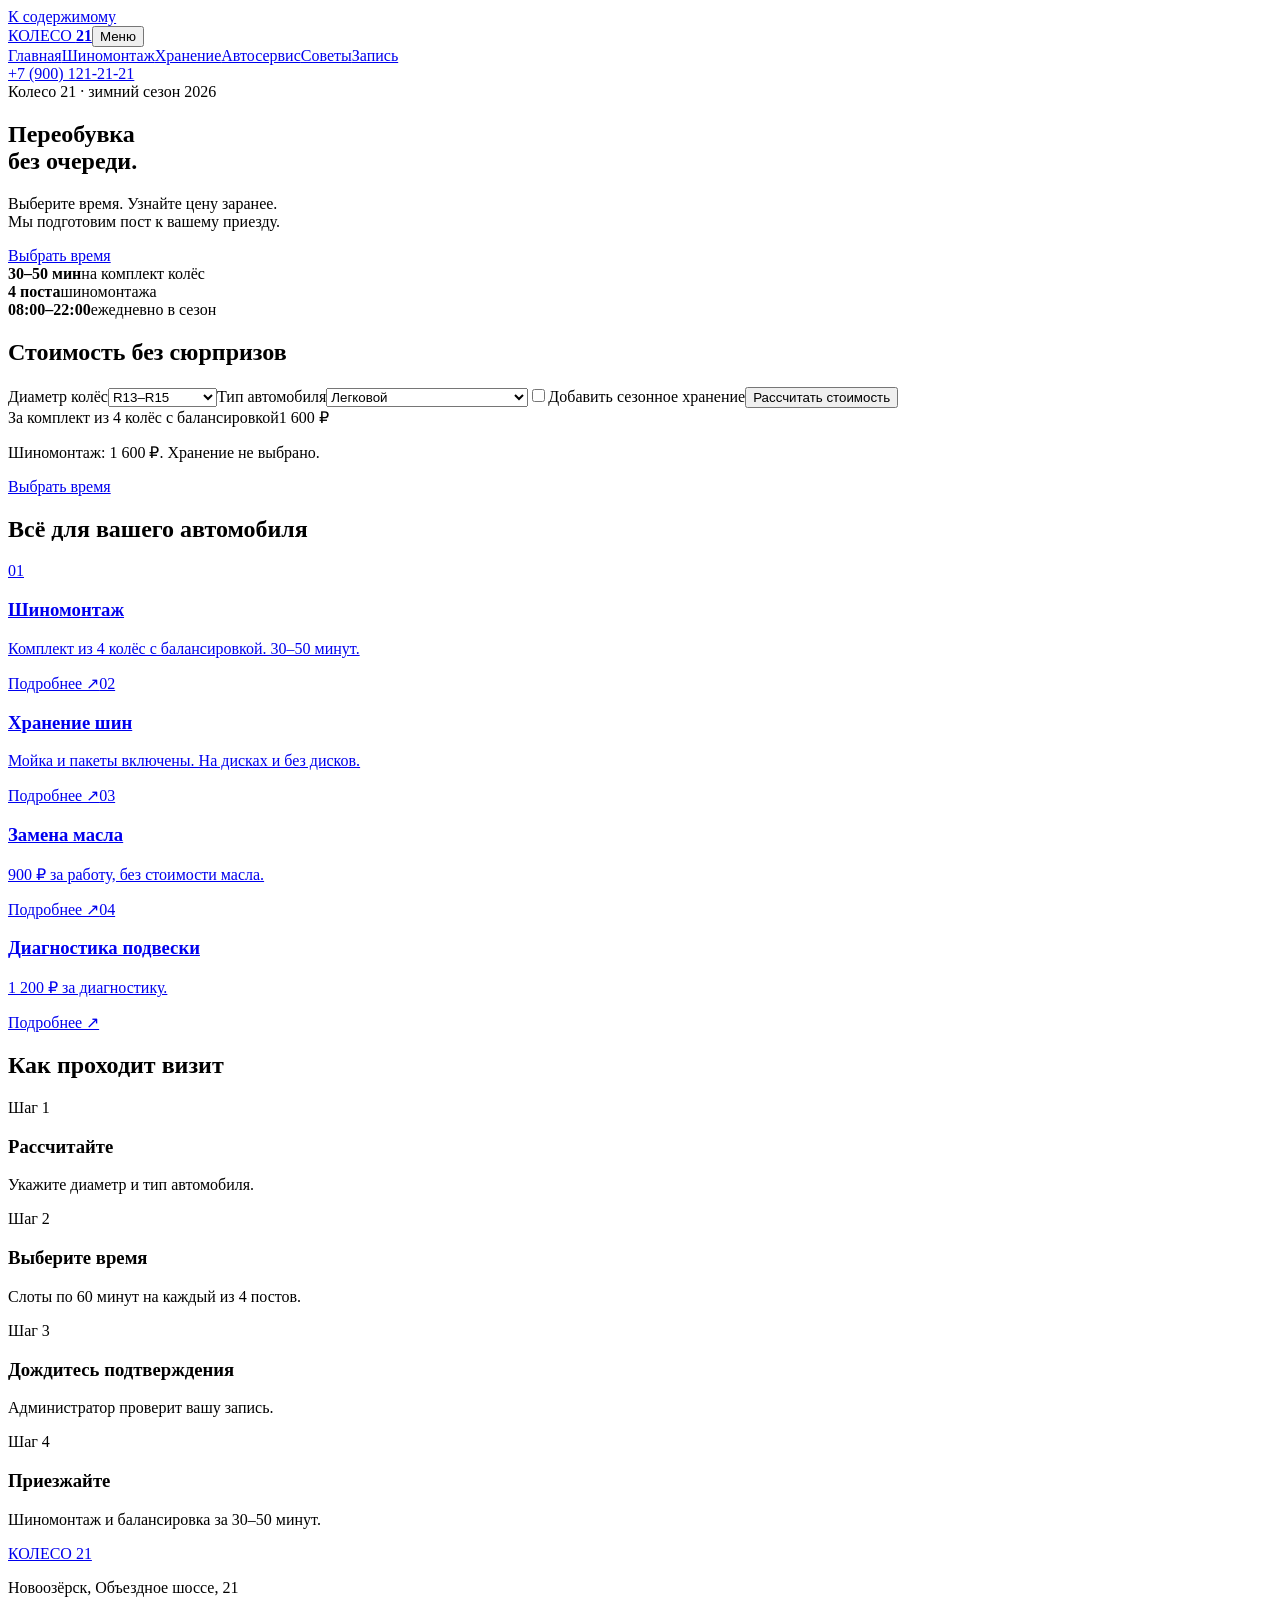
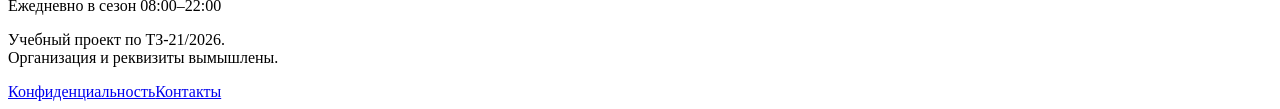
==== index.html @ 34a224df "feat: initial AI-generated homepage before revisions" ====
<!doctype html><html lang="ru"><head><meta charset="utf-8"><meta name="viewport" content="width=device-width,initial-scale=1"><title>Шиномонтаж и запись на время — Колесо 21</title><meta name="description" content="Рассчитайте стоимость переобувки и выберите время в Колесо 21. Новоозёрск, Объездное шоссе, 21."><meta property="og:title" content="Шиномонтаж и запись на время — Колесо 21"><meta property="og:description" content="Рассчитайте стоимость переобувки и выберите время в Колесо 21. Новоозёрск, Объездное шоссе, 21."><meta property="og:image" content="https://lastuser55556.github.io/kursovaya_rabota/img/og.jpg"><meta property="og:type" content="website"><link rel="icon" href="img/favicon.svg"><link rel="stylesheet" href="css/style.css"><script src="js/config.js"></script><script src="js/analytics.js"></script><script src="js/main.js" defer></script></head><body><a class="skip" href="#main">К содержимому</a><header><div class="wrap"><a class="brand" href="index.html">КОЛЕСО <b>21</b></a><button class="menu-toggle" aria-expanded="false" aria-controls="main-nav">Меню</button><nav id="main-nav" aria-label="Основная навигация"><a href="index.html" aria-current="page">Главная</a><a href="tires.html" >Шиномонтаж</a><a href="storage.html" >Хранение</a><a href="services.html" >Автосервис</a><a href="winter-tips.html" >Советы</a><a href="contacts.html" >Запись</a></nav><a class="phone" href="tel:+79001212121" data-event="contact_click" data-contact-type="phone">+7 (900) 121-21-21</a></div></header><main id="main"><section class="hero"><div class="wrap"><div class="hero-grid"><div><span class="eyebrow">Колесо 21 · зимний сезон 2026</span><h1>Переобувка<br>без очереди.</h1><p>Выберите время. Узнайте цену заранее.<br>Мы подготовим пост к вашему приезду.</p><a class="button" href="contacts.html" data-event="cta_click" data-button-name="hero_booking" data-page-section="hero">Выбрать время</a></div><div class="wheel" aria-hidden="true"></div></div><div class="facts"><div><strong>30–50 мин</strong>на комплект колёс</div><div><strong>4 поста</strong>шиномонтажа</div><div><strong>08:00–22:00</strong>ежедневно в сезон</div></div></div></section><section class="muted"><div class="wrap"><h2>Стоимость без сюрпризов</h2><div class="calc"><form class="controls" id="tire-calculator"><label>Диаметр колёс<select name="rim_size"><option value="r13_15">R13–R15</option><option value="r16_17">R16–R17</option><option value="r18_19">R18–R19</option><option value="r20_plus">R20 и больше</option></select></label><label>Тип автомобиля<select name="car_type"><option value="car">Легковой</option><option value="crossover">Кроссовер</option><option value="suv">Внедорожник / микроавтобус</option></select></label><label><input type="checkbox" name="storage">Добавить сезонное хранение</label><button type="submit">Рассчитать стоимость</button></form><div class="result"><span>За комплект из 4 колёс с балансировкой</span><output id="calc-total" class="price" aria-live="polite">1 600 ₽</output><p id="calc-breakdown">Шиномонтаж: 1 600 ₽. Хранение не выбрано.</p><a class="button" href="contacts.html" data-event="cta_click" data-button-name="calculator_booking" data-page-section="calculator">Выбрать время</a></div></div></div></section><section class=""><div class="wrap"><h2>Всё для вашего автомобиля</h2><div class="grid four"><a class="card" href="tires.html" data-event="service_view" data-service-name="tire_fitting"><span class="eyebrow">01</span><h3>Шиномонтаж</h3><p>Комплект из 4 колёс с балансировкой. 30–50 минут.</p><span>Подробнее ↗</span></a><a class="card" href="storage.html" data-event="service_view" data-service-name="tire_storage"><span class="eyebrow">02</span><h3>Хранение шин</h3><p>Мойка и пакеты включены. На дисках и без дисков.</p><span>Подробнее ↗</span></a><a class="card" href="services.html" data-event="service_view" data-service-name="oil_change"><span class="eyebrow">03</span><h3>Замена масла</h3><p>900 ₽ за работу, без стоимости масла.</p><span>Подробнее ↗</span></a><a class="card" href="services.html" data-event="service_view" data-service-name="suspension"><span class="eyebrow">04</span><h3>Диагностика подвески</h3><p>1 200 ₽ за диагностику.</p><span>Подробнее ↗</span></a></div></div></section><section class="muted"><div class="wrap"><h2>Как проходит визит</h2><div class="grid four"><div><span class="eyebrow">Шаг 1</span><h3>Рассчитайте</h3><p>Укажите диаметр и тип автомобиля.</p></div><div><span class="eyebrow">Шаг 2</span><h3>Выберите время</h3><p>Слоты по 60 минут на каждый из 4 постов.</p></div><div><span class="eyebrow">Шаг 3</span><h3>Дождитесь подтверждения</h3><p>Администратор проверит вашу запись.</p></div><div><span class="eyebrow">Шаг 4</span><h3>Приезжайте</h3><p>Шиномонтаж и балансировка за 30–50 минут.</p></div></div></div></section></main><footer><div class="wrap"><div><a class="brand" href="index.html">КОЛЕСО 21</a><p>Новоозёрск, Объездное шоссе, 21<br>Ежедневно в сезон 08:00–22:00</p></div><div><p>Учебный проект по ТЗ-21/2026.<br>Организация и реквизиты вымышлены.</p><a href="privacy.html">Конфиденциальность</a><a href="contacts.html">Контакты</a></div></div></footer></body></html>
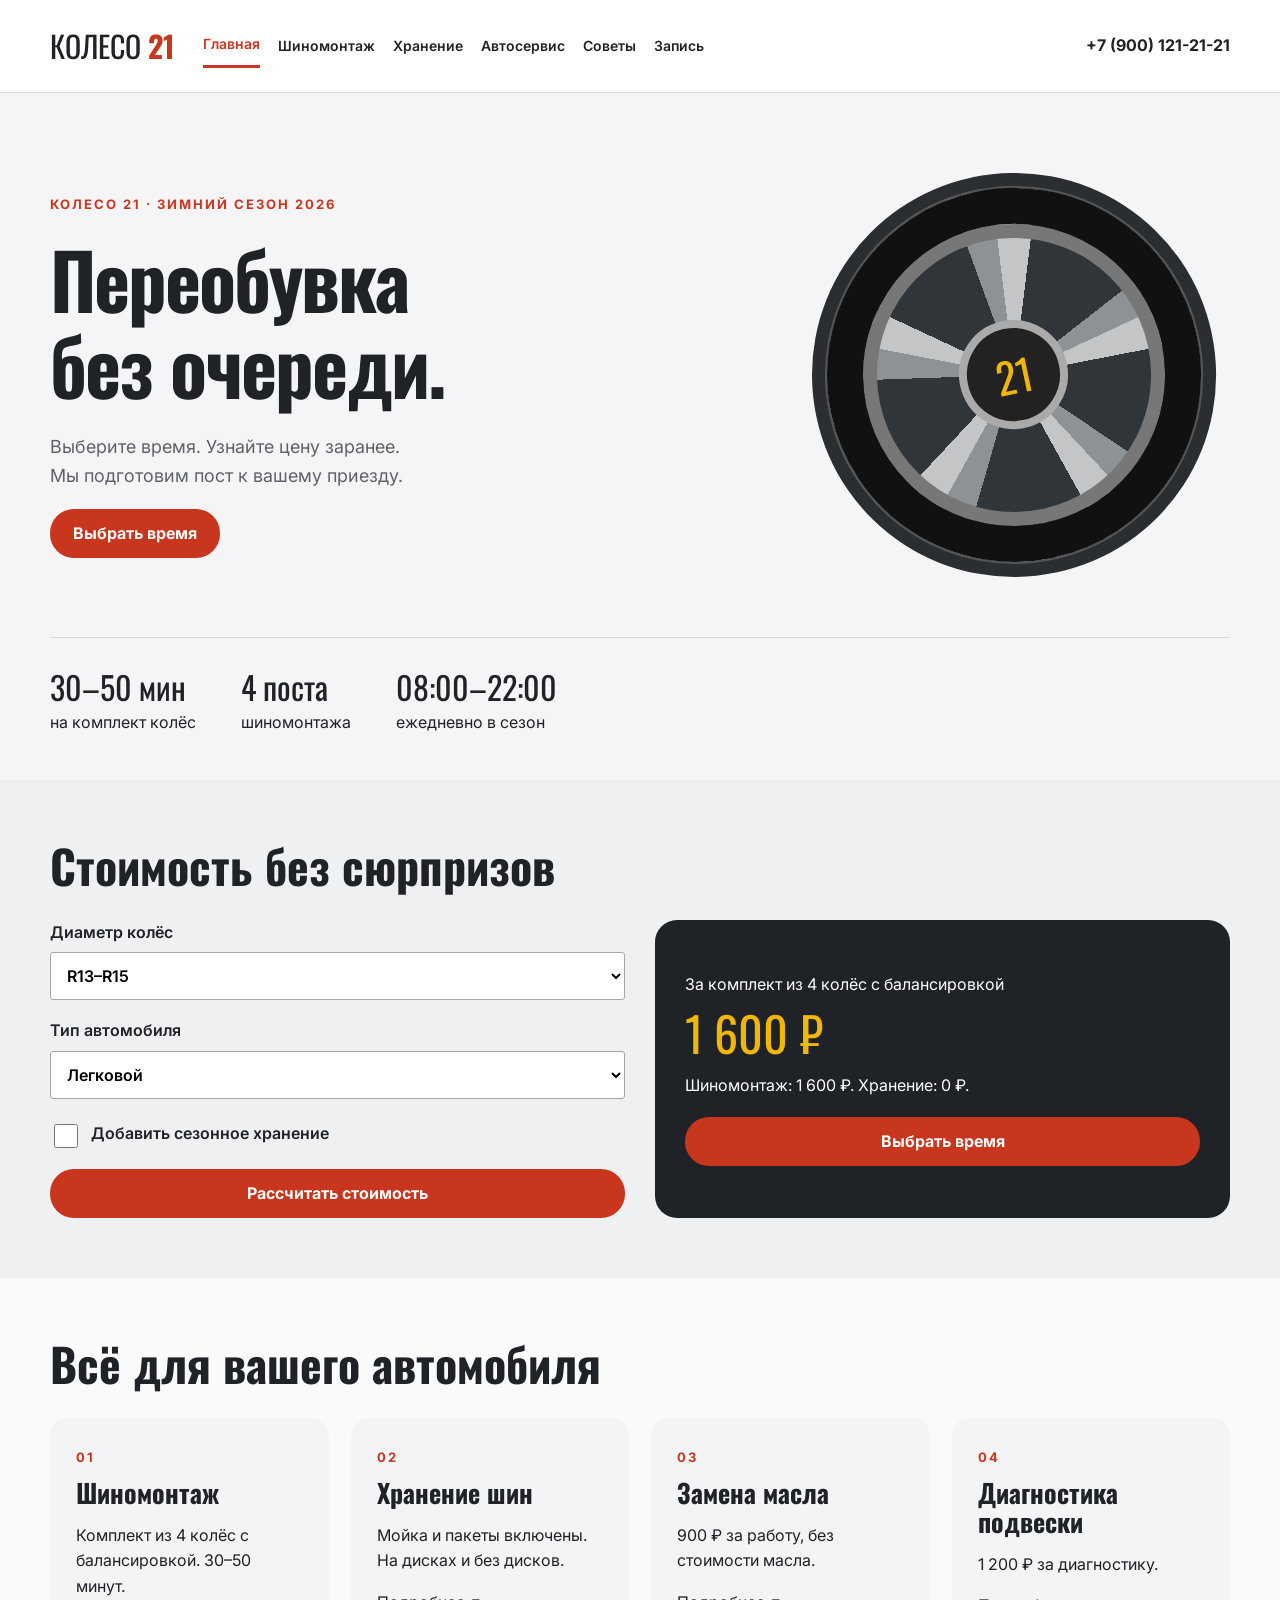
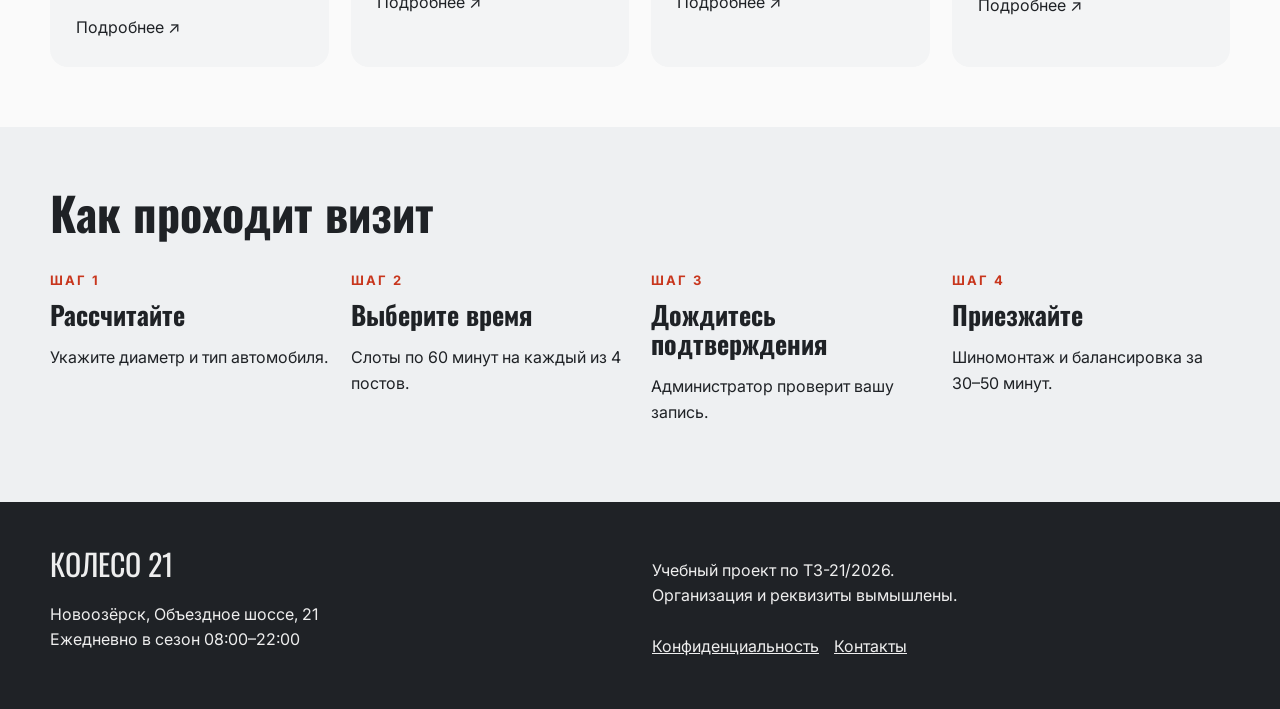
==== commit cd5d12da: "feat: connect dedicated GA4 stream and fix responsive and booking edge cases" ====
--- a/index.html
+++ b/index.html
@@ -1 +1 @@
-<!doctype html><html lang="ru"><head><meta charset="utf-8"><meta name="viewport" content="width=device-width,initial-scale=1"><title>Шиномонтаж и запись на время — Колесо 21</title><meta name="description" content="Рассчитайте стоимость переобувки и выберите время в Колесо 21. Новоозёрск, Объездное шоссе, 21."><meta property="og:title" content="Шиномонтаж и запись на время — Колесо 21"><meta property="og:description" content="Рассчитайте стоимость переобувки и выберите время в Колесо 21. Новоозёрск, Объездное шоссе, 21."><meta property="og:image" content="https://lastuser55556.github.io/kursovaya_rabota/img/og.jpg"><meta property="og:type" content="website"><link rel="icon" href="img/favicon.svg"><link rel="stylesheet" href="css/style.css"><script src="js/config.js"></script><script src="js/analytics.js"></script><script src="js/main.js" defer></script></head><body><a class="skip" href="#main">К содержимому</a><header><div class="wrap"><a class="brand" href="index.html">КОЛЕСО <b>21</b></a><button class="menu-toggle" aria-expanded="false" aria-controls="main-nav">Меню</button><nav id="main-nav" aria-label="Основная навигация"><a href="index.html" aria-current="page">Главная</a><a href="tires.html" >Шиномонтаж</a><a href="storage.html" >Хранение</a><a href="services.html" >Автосервис</a><a href="winter-tips.html" >Советы</a><a href="contacts.html" >Запись</a></nav><a class="phone" href="tel:+79001212121" data-event="contact_click" data-contact-type="phone">+7 (900) 121-21-21</a></div></header><main id="main"><section class="hero"><div class="wrap"><div class="hero-grid"><div><span class="eyebrow">Колесо 21 · зимний сезон 2026</span><h1>Переобувка<br>без очереди.</h1><p>Выберите время. Узнайте цену заранее.<br>Мы подготовим пост к вашему приезду.</p><a class="button" href="contacts.html" data-event="cta_click" data-button-name="hero_booking" data-page-section="hero">Выбрать время</a></div><div class="wheel" aria-hidden="true"></div></div><div class="facts"><div><strong>30–50 мин</strong>на комплект колёс</div><div><strong>4 поста</strong>шиномонтажа</div><div><strong>08:00–22:00</strong>ежедневно в сезон</div></div></div></section><section class="muted"><div class="wrap"><h2>Стоимость без сюрпризов</h2><div class="calc"><form class="controls" id="tire-calculator"><label>Диаметр колёс<select name="rim_size"><option value="r13_15">R13–R15</option><option value="r16_17">R16–R17</option><option value="r18_19">R18–R19</option><option value="r20_plus">R20 и больше</option></select></label><label>Тип автомобиля<select name="car_type"><option value="car">Легковой</option><option value="crossover">Кроссовер</option><option value="suv">Внедорожник / микроавтобус</option></select></label><label><input type="checkbox" name="storage">Добавить сезонное хранение</label><button type="submit">Рассчитать стоимость</button></form><div class="result"><span>За комплект из 4 колёс с балансировкой</span><output id="calc-total" class="price" aria-live="polite">1 600 ₽</output><p id="calc-breakdown">Шиномонтаж: 1 600 ₽. Хранение не выбрано.</p><a class="button" href="contacts.html" data-event="cta_click" data-button-name="calculator_booking" data-page-section="calculator">Выбрать время</a></div></div></div></section><section class=""><div class="wrap"><h2>Всё для вашего автомобиля</h2><div class="grid four"><a class="card" href="tires.html" data-event="service_view" data-service-name="tire_fitting"><span class="eyebrow">01</span><h3>Шиномонтаж</h3><p>Комплект из 4 колёс с балансировкой. 30–50 минут.</p><span>Подробнее ↗</span></a><a class="card" href="storage.html" data-event="service_view" data-service-name="tire_storage"><span class="eyebrow">02</span><h3>Хранение шин</h3><p>Мойка и пакеты включены. На дисках и без дисков.</p><span>Подробнее ↗</span></a><a class="card" href="services.html" data-event="service_view" data-service-name="oil_change"><span class="eyebrow">03</span><h3>Замена масла</h3><p>900 ₽ за работу, без стоимости масла.</p><span>Подробнее ↗</span></a><a class="card" href="services.html" data-event="service_view" data-service-name="suspension"><span class="eyebrow">04</span><h3>Диагностика подвески</h3><p>1 200 ₽ за диагностику.</p><span>Подробнее ↗</span></a></div></div></section><section class="muted"><div class="wrap"><h2>Как проходит визит</h2><div class="grid four"><div><span class="eyebrow">Шаг 1</span><h3>Рассчитайте</h3><p>Укажите диаметр и тип автомобиля.</p></div><div><span class="eyebrow">Шаг 2</span><h3>Выберите время</h3><p>Слоты по 60 минут на каждый из 4 постов.</p></div><div><span class="eyebrow">Шаг 3</span><h3>Дождитесь подтверждения</h3><p>Администратор проверит вашу запись.</p></div><div><span class="eyebrow">Шаг 4</span><h3>Приезжайте</h3><p>Шиномонтаж и балансировка за 30–50 минут.</p></div></div></div></section></main><footer><div class="wrap"><div><a class="brand" href="index.html">КОЛЕСО 21</a><p>Новоозёрск, Объездное шоссе, 21<br>Ежедневно в сезон 08:00–22:00</p></div><div><p>Учебный проект по ТЗ-21/2026.<br>Организация и реквизиты вымышлены.</p><a href="privacy.html">Конфиденциальность</a><a href="contacts.html">Контакты</a></div></div></footer></body></html>+<!doctype html><html lang="ru"><head><meta charset="utf-8"><meta name="viewport" content="width=device-width,initial-scale=1"><title>Шиномонтаж и запись на время — Колесо 21</title><meta name="description" content="Рассчитайте стоимость переобувки и выберите время в Колесо 21. Новоозёрск, Объездное шоссе, 21."><meta property="og:title" content="Шиномонтаж и запись на время — Колесо 21"><meta property="og:description" content="Рассчитайте стоимость переобувки и выберите время в Колесо 21. Новоозёрск, Объездное шоссе, 21."><meta property="og:image" content="https://lastuser55556.github.io/kursovaya_rabota/img/og.jpg"><meta property="og:type" content="website"><link rel="icon" href="img/favicon.svg"><link rel="stylesheet" href="css/style.css"><script async data-ga4 src="https://www.googletagmanager.com/gtag/js?id=G-YEMK5T27NW"></script><script src="js/config.js"></script><script src="js/analytics.js"></script><script src="js/main.js" defer></script></head><body><a class="skip" href="#main">К содержимому</a><header><div class="wrap"><a class="brand" href="index.html">КОЛЕСО <b>21</b></a><button class="menu-toggle" aria-expanded="false" aria-controls="main-nav">Меню</button><nav id="main-nav" aria-label="Основная навигация"><a href="index.html" aria-current="page">Главная</a><a href="tires.html" >Шиномонтаж</a><a href="storage.html" >Хранение</a><a href="services.html" >Автосервис</a><a href="winter-tips.html" >Советы</a><a href="contacts.html" >Запись</a></nav><a class="phone" href="tel:+79001212121" data-event="contact_click" data-contact-type="phone">+7 (900) 121-21-21</a></div></header><main id="main"><section class="hero"><div class="wrap"><div class="hero-grid"><div><span class="eyebrow">Колесо 21 · зимний сезон 2026</span><h1>Переобувка<br>без очереди.</h1><p>Выберите время. Узнайте цену заранее.<br>Мы подготовим пост к вашему приезду.</p><a class="button" href="contacts.html" data-event="cta_click" data-button-name="hero_booking" data-page-section="hero">Выбрать время</a></div><div class="wheel" aria-hidden="true"></div></div><div class="facts"><div><strong>30–50 мин</strong>на комплект колёс</div><div><strong>4 поста</strong>шиномонтажа</div><div><strong>08:00–22:00</strong>ежедневно в сезон</div></div></div></section><section class="muted"><div class="wrap"><h2>Стоимость без сюрпризов</h2><div class="calc"><form class="controls" id="tire-calculator"><label>Диаметр колёс<select name="rim_size"><option value="r13_15">R13–R15</option><option value="r16_17">R16–R17</option><option value="r18_19">R18–R19</option><option value="r20_plus">R20 и больше</option></select></label><label>Тип автомобиля<select name="car_type"><option value="car">Легковой</option><option value="crossover">Кроссовер</option><option value="suv">Внедорожник / микроавтобус</option></select></label><label><input type="checkbox" name="storage">Добавить сезонное хранение</label><button type="submit">Рассчитать стоимость</button></form><div class="result"><span>За комплект из 4 колёс с балансировкой</span><output id="calc-total" class="price" aria-live="polite">1 600 ₽</output><p id="calc-breakdown">Шиномонтаж: 1 600 ₽. Хранение не выбрано.</p><a class="button" href="contacts.html" data-event="cta_click" data-button-name="calculator_booking" data-page-section="calculator">Выбрать время</a></div></div></div></section><section class=""><div class="wrap"><h2>Всё для вашего автомобиля</h2><div class="grid four"><a class="card" href="tires.html" data-event="service_view" data-service-name="tire_fitting"><span class="eyebrow">01</span><h3>Шиномонтаж</h3><p>Комплект из 4 колёс с балансировкой. 30–50 минут.</p><span>Подробнее ↗</span></a><a class="card" href="storage.html" data-event="service_view" data-service-name="tire_storage"><span class="eyebrow">02</span><h3>Хранение шин</h3><p>Мойка и пакеты включены. На дисках и без дисков.</p><span>Подробнее ↗</span></a><a class="card" href="services.html" data-event="service_view" data-service-name="oil_change"><span class="eyebrow">03</span><h3>Замена масла</h3><p>900 ₽ за работу, без стоимости масла.</p><span>Подробнее ↗</span></a><a class="card" href="services.html" data-event="service_view" data-service-name="suspension"><span class="eyebrow">04</span><h3>Диагностика подвески</h3><p>1 200 ₽ за диагностику.</p><span>Подробнее ↗</span></a></div></div></section><section class="muted"><div class="wrap"><h2>Как проходит визит</h2><div class="grid four"><div><span class="eyebrow">Шаг 1</span><h3>Рассчитайте</h3><p>Укажите диаметр и тип автомобиля.</p></div><div><span class="eyebrow">Шаг 2</span><h3>Выберите время</h3><p>Слоты по 60 минут на каждый из 4 постов.</p></div><div><span class="eyebrow">Шаг 3</span><h3>Дождитесь подтверждения</h3><p>Администратор проверит вашу запись.</p></div><div><span class="eyebrow">Шаг 4</span><h3>Приезжайте</h3><p>Шиномонтаж и балансировка за 30–50 минут.</p></div></div></div></section></main><footer><div class="wrap"><div><a class="brand" href="index.html">КОЛЕСО 21</a><p>Новоозёрск, Объездное шоссе, 21<br>Ежедневно в сезон 08:00–22:00</p></div><div><p>Учебный проект по ТЗ-21/2026.<br>Организация и реквизиты вымышлены.</p><a href="privacy.html">Конфиденциальность</a><a href="contacts.html">Контакты</a></div></div></footer></body></html>
--- a/css/style.css
+++ b/css/style.css
@@ -0,0 +1,7 @@
+@import url('https://fonts.googleapis.com/css2?family=Inter:wght@400;500;600;700&family=Oswald:wght@500;600;700&display=swap');
+:root{--red:#C8361D;--ink:#1F2226;--paper:#EEF0F2;--yellow:#F2B705}*{box-sizing:border-box}body{margin:0;font:16px/1.6 Inter,Arial,sans-serif;color:var(--ink);background:#fafafa}a{color:inherit}button,input,select{font:inherit}button,a.button{cursor:pointer}button,.button{display:inline-flex;align-items:center;justify-content:center;min-height:48px;padding:12px 23px;background:var(--red);color:white;border:0;text-decoration:none;font-weight:700;border-radius:3px}button:hover,.button:hover{background:#a82b16}button:disabled{opacity:.45;cursor:not-allowed}input,select{padding:12px;border:1px solid #a2a6aa;border-radius:3px;min-height:48px;max-width:100%;background:white}input[type=checkbox]{min-height:24px;width:24px;vertical-align:middle;accent-color:var(--red)}label{display:block;font-weight:600}label input,label select{display:block;width:100%;margin-top:7px}label:has(input[type=checkbox]){display:flex;align-items:center;gap:10px}label input[type=checkbox]{width:24px}h1,h2,h3,.brand{font-family:Oswald,Arial,sans-serif;line-height:1.12}h1{font-size:clamp(40px,6vw,80px);text-transform:uppercase;margin:18px 0 26px;max-width:850px}h2{font-size:clamp(30px,4vw,46px);margin:0 0 28px}h3{font-size:26px;margin:8px 0 15px}p{max-width:760px}.wrap{width:min(1180px,calc(100% - 40px));margin:auto}header{background:white;border-bottom:1px solid #ddd}header .wrap{display:flex;align-items:center;gap:28px;min-height:92px}.brand{font-size:30px;text-decoration:none;white-space:nowrap}.brand b{color:var(--red)}nav{display:flex;gap:18px;flex:1}nav a{display:flex;align-items:center;min-height:44px;font-size:14px;text-decoration:none;font-weight:600}nav a[aria-current]{color:var(--red);border-bottom:3px solid var(--red)}.phone{text-decoration:none;font-weight:700;white-space:nowrap}.menu-toggle{display:none}.hero{background:var(--ink);color:white;padding:65px 0 45px;overflow:hidden}.eyebrow{font-size:13px;font-weight:700;letter-spacing:2px;text-transform:uppercase;color:var(--red)}.hero .eyebrow{color:var(--yellow)}.hero-grid{display:grid;grid-template-columns:1.25fr .75fr;align-items:center;gap:24px}.hero p{color:#d2d5d9;font-size:18px}.wheel{aspect-ratio:1;border-radius:50%;border:36px solid #111;box-shadow:0 0 0 2px #555,0 0 0 15px #2b2e31,inset 0 0 0 14px #777;background:repeating-conic-gradient(from 5deg,#c3c5c7 0 14deg,#30353a 14deg 59deg,#8d9296 59deg 72deg);position:relative;transform:rotate(-12deg);margin:30px}.wheel:after{content:'21';position:absolute;inset:32%;display:grid;place-items:center;background:#222;border:8px solid #aaa;border-radius:50%;font:42px Oswald;color:var(--yellow)}.facts{display:flex;gap:45px;margin-top:45px;border-top:1px solid #515458;padding-top:25px}.facts strong{display:block;font:32px Oswald;color:var(--yellow)}section{padding:60px 0}.muted{background:var(--paper)}.grid{display:grid;grid-template-columns:repeat(3,1fr);gap:22px}.grid.four{grid-template-columns:repeat(4,1fr)}.card{padding:26px;background:white;border:1px solid #d6d9dc;text-decoration:none}.card .number{font:42px Oswald;color:var(--red)}.card a{min-height:44px;display:inline-flex;align-items:center}.calc{display:grid;grid-template-columns:1fr 1fr;gap:30px}.controls{display:grid;gap:18px}.result{background:var(--ink);color:white;padding:30px;display:flex;flex-direction:column;justify-content:center}.price{font:48px Oswald;color:var(--yellow)}.result p{margin:5px 0 18px}.lead{font-size:20px}.page-heading{padding:45px 0;background:var(--paper)}.page-heading h1{font-size:52px;margin:15px 0}table{width:100%;border-collapse:collapse;background:white}th,td{text-align:left;border-bottom:1px solid #ddd;padding:17px}th{background:var(--ink);color:white}details{padding:18px 0;border-bottom:1px solid #ccc}summary{cursor:pointer;min-height:44px;font-weight:700}footer{background:var(--ink);color:#eee;padding:40px 0}footer .wrap{display:grid;grid-template-columns:1fr 1fr;gap:24px}footer a{display:inline-flex;align-items:center;min-height:44px;margin-right:15px}.small{font-size:13px;color:#5e6267}.notice{border-left:4px solid var(--yellow);padding:15px 20px;background:#fff5d5}.error{color:#b32312;font-size:14px}.field-error{color:#b32312}.invalid,[aria-invalid=true]{border-color:#b32312}.form-grid{display:grid;grid-template-columns:1fr 1fr;gap:20px}.form-grid .wide{grid-column:1/-1}.slots,.dates{display:flex;gap:8px;flex-wrap:wrap}.slots button,.dates button{background:white;color:var(--ink);border:1px solid #888}.slots button[aria-pressed=true],.dates button[aria-pressed=true]{background:var(--red);color:white}.skip{position:absolute;top:-80px;background:white;padding:10px;z-index:3}.skip:focus{top:0}:focus-visible{outline:3px solid #d19100;outline-offset:4px}.map{padding:35px;background:var(--paper);border:1px solid #ccc}output{display:block}.socials{display:flex;flex-wrap:wrap;gap:8px}
+@media(max-width:1000px){header .wrap{flex-wrap:wrap;gap:12px;padding:15px 0}nav{order:3;width:100%;flex-wrap:wrap}.grid.four{grid-template-columns:repeat(2,1fr)}.hero-grid{grid-template-columns:1.4fr .6fr}.wheel{border-width:20px;margin:10px}.wheel:after{font-size:25px;border-width:4px}.phone{margin-left:auto}}
+@media(max-width:600px){.wrap{width:calc(100% - 32px)}.menu-toggle{display:block;padding:10px}.phone{font-size:13px}nav{display:none}nav.open{display:flex;flex-direction:column;gap:0}nav a{width:100%}.hero{padding:35px 0}.hero-grid,.calc,.grid,.grid.four,footer .wrap,.form-grid{grid-template-columns:1fr}.wheel{display:none}.facts{gap:20px;flex-wrap:wrap}.facts strong{font-size:26px}section{padding:36px 0}.page-heading h1{font-size:40px}.card{padding:22px}th,td{padding:12px 8px;font-size:14px}}
+/* Minimal typography and generous spacing requested by the user. */
+body{-webkit-font-smoothing:antialiased}.card{border-radius:18px;border:0;background:#f3f4f5}.button,button{border-radius:24px}.result,.map{border-radius:22px}.hero{background:#f5f5f7;color:var(--ink)}.hero p{color:#5e6267}.hero .eyebrow{color:var(--red)}.facts{border-color:#d7d7dc}.facts strong{color:var(--ink)}h1{letter-spacing:-2px}.hero h1{text-transform:none}.card:hover{background:#e9eaed}header{background:rgba(255,255,255,.96)}
+h1,h2,h3,p,a{overflow-wrap:anywhere}nav a,.brand{overflow-wrap:normal}label.consent{font-weight:400;align-items:flex-start}label.consent input{flex-shrink:0}.field-error{display:block}#booking-date{width:100%;margin-bottom:15px}
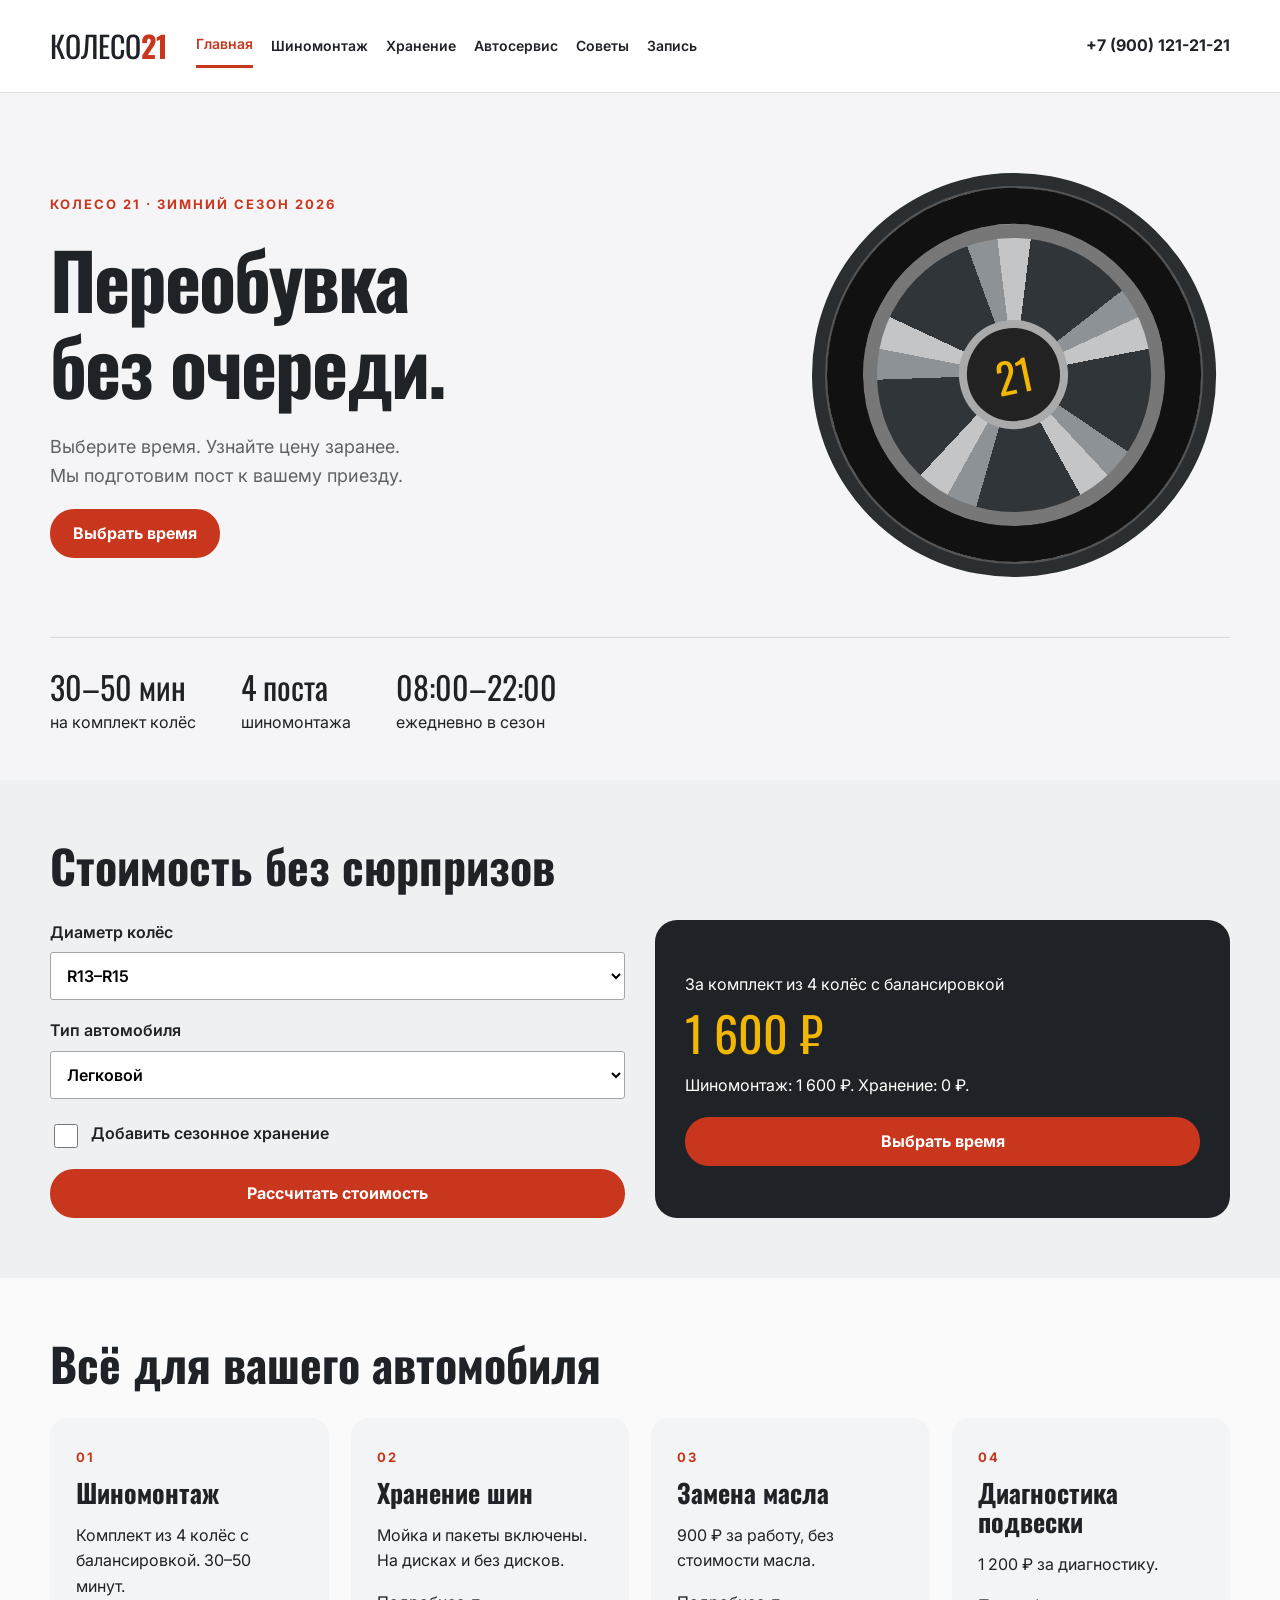
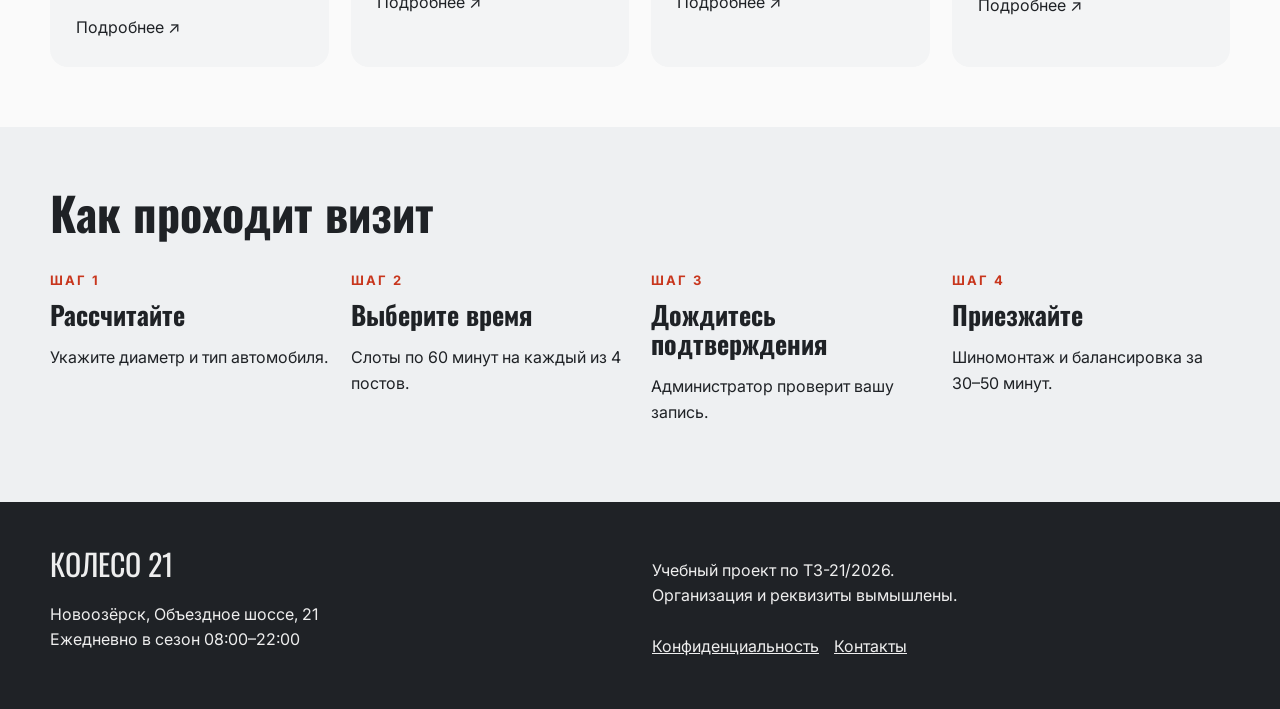
==== commit baa7c43b: "feat: connect authorized live Apps Script booking receiver" ====
--- a/index.html
+++ b/index.html
@@ -1 +1 @@
-<!doctype html><html lang="ru"><head><meta charset="utf-8"><meta name="viewport" content="width=device-width,initial-scale=1"><title>Шиномонтаж и запись на время — Колесо 21</title><meta name="description" content="Рассчитайте стоимость переобувки и выберите время в Колесо 21. Новоозёрск, Объездное шоссе, 21."><meta property="og:title" content="Шиномонтаж и запись на время — Колесо 21"><meta property="og:description" content="Рассчитайте стоимость переобувки и выберите время в Колесо 21. Новоозёрск, Объездное шоссе, 21."><meta property="og:image" content="https://lastuser55556.github.io/kursovaya_rabota/img/og.jpg"><meta property="og:type" content="website"><link rel="icon" href="img/favicon.svg"><link rel="stylesheet" href="css/style.css"><script async data-ga4 src="https://www.googletagmanager.com/gtag/js?id=G-YEMK5T27NW"></script><script src="js/config.js"></script><script src="js/analytics.js"></script><script src="js/main.js" defer></script></head><body><a class="skip" href="#main">К содержимому</a><header><div class="wrap"><a class="brand" href="index.html">КОЛЕСО <b>21</b></a><button class="menu-toggle" aria-expanded="false" aria-controls="main-nav">Меню</button><nav id="main-nav" aria-label="Основная навигация"><a href="index.html" aria-current="page">Главная</a><a href="tires.html" >Шиномонтаж</a><a href="storage.html" >Хранение</a><a href="services.html" >Автосервис</a><a href="winter-tips.html" >Советы</a><a href="contacts.html" >Запись</a></nav><a class="phone" href="tel:+79001212121" data-event="contact_click" data-contact-type="phone">+7 (900) 121-21-21</a></div></header><main id="main"><section class="hero"><div class="wrap"><div class="hero-grid"><div><span class="eyebrow">Колесо 21 · зимний сезон 2026</span><h1>Переобувка<br>без очереди.</h1><p>Выберите время. Узнайте цену заранее.<br>Мы подготовим пост к вашему приезду.</p><a class="button" href="contacts.html" data-event="cta_click" data-button-name="hero_booking" data-page-section="hero">Выбрать время</a></div><div class="wheel" aria-hidden="true"></div></div><div class="facts"><div><strong>30–50 мин</strong>на комплект колёс</div><div><strong>4 поста</strong>шиномонтажа</div><div><strong>08:00–22:00</strong>ежедневно в сезон</div></div></div></section><section class="muted"><div class="wrap"><h2>Стоимость без сюрпризов</h2><div class="calc"><form class="controls" id="tire-calculator"><label>Диаметр колёс<select name="rim_size"><option value="r13_15">R13–R15</option><option value="r16_17">R16–R17</option><option value="r18_19">R18–R19</option><option value="r20_plus">R20 и больше</option></select></label><label>Тип автомобиля<select name="car_type"><option value="car">Легковой</option><option value="crossover">Кроссовер</option><option value="suv">Внедорожник / микроавтобус</option></select></label><label><input type="checkbox" name="storage">Добавить сезонное хранение</label><button type="submit">Рассчитать стоимость</button></form><div class="result"><span>За комплект из 4 колёс с балансировкой</span><output id="calc-total" class="price" aria-live="polite">1 600 ₽</output><p id="calc-breakdown">Шиномонтаж: 1 600 ₽. Хранение не выбрано.</p><a class="button" href="contacts.html" data-event="cta_click" data-button-name="calculator_booking" data-page-section="calculator">Выбрать время</a></div></div></div></section><section class=""><div class="wrap"><h2>Всё для вашего автомобиля</h2><div class="grid four"><a class="card" href="tires.html" data-event="service_view" data-service-name="tire_fitting"><span class="eyebrow">01</span><h3>Шиномонтаж</h3><p>Комплект из 4 колёс с балансировкой. 30–50 минут.</p><span>Подробнее ↗</span></a><a class="card" href="storage.html" data-event="service_view" data-service-name="tire_storage"><span class="eyebrow">02</span><h3>Хранение шин</h3><p>Мойка и пакеты включены. На дисках и без дисков.</p><span>Подробнее ↗</span></a><a class="card" href="services.html" data-event="service_view" data-service-name="oil_change"><span class="eyebrow">03</span><h3>Замена масла</h3><p>900 ₽ за работу, без стоимости масла.</p><span>Подробнее ↗</span></a><a class="card" href="services.html" data-event="service_view" data-service-name="suspension"><span class="eyebrow">04</span><h3>Диагностика подвески</h3><p>1 200 ₽ за диагностику.</p><span>Подробнее ↗</span></a></div></div></section><section class="muted"><div class="wrap"><h2>Как проходит визит</h2><div class="grid four"><div><span class="eyebrow">Шаг 1</span><h3>Рассчитайте</h3><p>Укажите диаметр и тип автомобиля.</p></div><div><span class="eyebrow">Шаг 2</span><h3>Выберите время</h3><p>Слоты по 60 минут на каждый из 4 постов.</p></div><div><span class="eyebrow">Шаг 3</span><h3>Дождитесь подтверждения</h3><p>Администратор проверит вашу запись.</p></div><div><span class="eyebrow">Шаг 4</span><h3>Приезжайте</h3><p>Шиномонтаж и балансировка за 30–50 минут.</p></div></div></div></section></main><footer><div class="wrap"><div><a class="brand" href="index.html">КОЛЕСО 21</a><p>Новоозёрск, Объездное шоссе, 21<br>Ежедневно в сезон 08:00–22:00</p></div><div><p>Учебный проект по ТЗ-21/2026.<br>Организация и реквизиты вымышлены.</p><a href="privacy.html">Конфиденциальность</a><a href="contacts.html">Контакты</a></div></div></footer></body></html>+<!doctype html><html lang="ru"><head><meta charset="utf-8"><meta name="viewport" content="width=device-width,initial-scale=1"><title>Шиномонтаж и запись на время — Колесо 21</title><meta name="description" content="Рассчитайте стоимость переобувки и выберите время в Колесо 21. Новоозёрск, Объездное шоссе, 21."><meta property="og:title" content="Шиномонтаж и запись на время — Колесо 21"><meta property="og:description" content="Рассчитайте стоимость переобувки и выберите время в Колесо 21. Новоозёрск, Объездное шоссе, 21."><meta property="og:image" content="https://lastuser55556.github.io/kursovaya_rabota/img/og.jpg"><meta property="og:type" content="website"><meta property="og:locale" content="ru_RU"><link rel="canonical" href="https://lastuser55556.github.io/kursovaya_rabota/index.html"><link rel="icon" href="img/favicon.svg"><link rel="stylesheet" href="css/style.css"><script async data-ga4 src="https://www.googletagmanager.com/gtag/js?id=G-YEMK5T27NW"></script><script src="js/config.js"></script><script src="js/analytics.js"></script><script src="js/main.js" defer></script></head><body><a class="skip" href="#main">К содержимому</a><header><div class="wrap"><a class="brand" href="index.html">КОЛЕСО <b>21</b></a><button class="menu-toggle" aria-expanded="false" aria-controls="main-nav">Меню</button><nav id="main-nav" aria-label="Основная навигация"><a href="index.html" aria-current="page">Главная</a><a href="tires.html" >Шиномонтаж</a><a href="storage.html" >Хранение</a><a href="services.html" >Автосервис</a><a href="winter-tips.html" >Советы</a><a href="contacts.html" >Запись</a></nav><a class="phone" href="tel:+79001212121" data-event="contact_click" data-contact-type="phone">+7 (900) 121-21-21</a></div></header><main id="main"><section class="hero"><div class="wrap"><div class="hero-grid"><div><span class="eyebrow">Колесо 21 · зимний сезон 2026</span><h1>Переобувка<br>без очереди.</h1><p>Выберите время. Узнайте цену заранее.<br>Мы подготовим пост к вашему приезду.</p><a class="button" href="contacts.html" data-event="cta_click" data-button-name="hero_booking" data-page-section="hero">Выбрать время</a></div><div class="wheel" aria-hidden="true"></div></div><div class="facts"><div><strong>30–50 мин</strong>на комплект колёс</div><div><strong>4 поста</strong>шиномонтажа</div><div><strong>08:00–22:00</strong>ежедневно в сезон</div></div></div></section><section class="muted"><div class="wrap"><h2>Стоимость без сюрпризов</h2><div class="calc"><form class="controls" id="tire-calculator"><label>Диаметр колёс<select name="rim_size"><option value="r13_15">R13–R15</option><option value="r16_17">R16–R17</option><option value="r18_19">R18–R19</option><option value="r20_plus">R20 и больше</option></select></label><label>Тип автомобиля<select name="car_type"><option value="car">Легковой</option><option value="crossover">Кроссовер</option><option value="suv">Внедорожник / микроавтобус</option></select></label><label><input type="checkbox" name="storage">Добавить сезонное хранение</label><button type="submit">Рассчитать стоимость</button></form><div class="result"><span>За комплект из 4 колёс с балансировкой</span><output id="calc-total" class="price" aria-live="polite">1 600 ₽</output><p id="calc-breakdown">Шиномонтаж: 1 600 ₽. Хранение не выбрано.</p><a class="button" href="contacts.html" data-event="cta_click" data-button-name="calculator_booking" data-page-section="calculator">Выбрать время</a></div></div></div></section><section class=""><div class="wrap"><h2>Всё для вашего автомобиля</h2><div class="grid four"><a class="card" href="tires.html" data-event="service_view" data-service-name="tire_fitting"><span class="eyebrow">01</span><h3>Шиномонтаж</h3><p>Комплект из 4 колёс с балансировкой. 30–50 минут.</p><span>Подробнее ↗</span></a><a class="card" href="storage.html" data-event="service_view" data-service-name="tire_storage"><span class="eyebrow">02</span><h3>Хранение шин</h3><p>Мойка и пакеты включены. На дисках и без дисков.</p><span>Подробнее ↗</span></a><a class="card" href="services.html" data-event="service_view" data-service-name="oil_change"><span class="eyebrow">03</span><h3>Замена масла</h3><p>900 ₽ за работу, без стоимости масла.</p><span>Подробнее ↗</span></a><a class="card" href="services.html" data-event="service_view" data-service-name="suspension"><span class="eyebrow">04</span><h3>Диагностика подвески</h3><p>1 200 ₽ за диагностику.</p><span>Подробнее ↗</span></a></div></div></section><section class="muted"><div class="wrap"><h2>Как проходит визит</h2><div class="grid four"><div><span class="eyebrow">Шаг 1</span><h3>Рассчитайте</h3><p>Укажите диаметр и тип автомобиля.</p></div><div><span class="eyebrow">Шаг 2</span><h3>Выберите время</h3><p>Слоты по 60 минут на каждый из 4 постов.</p></div><div><span class="eyebrow">Шаг 3</span><h3>Дождитесь подтверждения</h3><p>Администратор проверит вашу запись.</p></div><div><span class="eyebrow">Шаг 4</span><h3>Приезжайте</h3><p>Шиномонтаж и балансировка за 30–50 минут.</p></div></div></div></section></main><footer><div class="wrap"><div><a class="brand" href="index.html">КОЛЕСО 21</a><p>Новоозёрск, Объездное шоссе, 21<br>Ежедневно в сезон 08:00–22:00</p></div><div><p>Учебный проект по ТЗ-21/2026.<br>Организация и реквизиты вымышлены.</p><a href="privacy.html">Конфиденциальность</a><a href="contacts.html">Контакты</a></div></div></footer></body></html>
--- a/css/style.css
+++ b/css/style.css
@@ -5,3 +5,5 @@
 /* Minimal typography and generous spacing requested by the user. */
 body{-webkit-font-smoothing:antialiased}.card{border-radius:18px;border:0;background:#f3f4f5}.button,button{border-radius:24px}.result,.map{border-radius:22px}.hero{background:#f5f5f7;color:var(--ink)}.hero p{color:#5e6267}.hero .eyebrow{color:var(--red)}.facts{border-color:#d7d7dc}.facts strong{color:var(--ink)}h1{letter-spacing:-2px}.hero h1{text-transform:none}.card:hover{background:#e9eaed}header{background:rgba(255,255,255,.96)}
 h1,h2,h3,p,a{overflow-wrap:anywhere}nav a,.brand{overflow-wrap:normal}label.consent{font-weight:400;align-items:flex-start}label.consent input{flex-shrink:0}.field-error{display:block}#booking-date{width:100%;margin-bottom:15px}
+.phone,.brand{display:inline-flex;align-items:center;min-height:44px}
+@media(max-width:600px){.page-heading h1{font-size:clamp(30px,8vw,40px);letter-spacing:-1px}}
